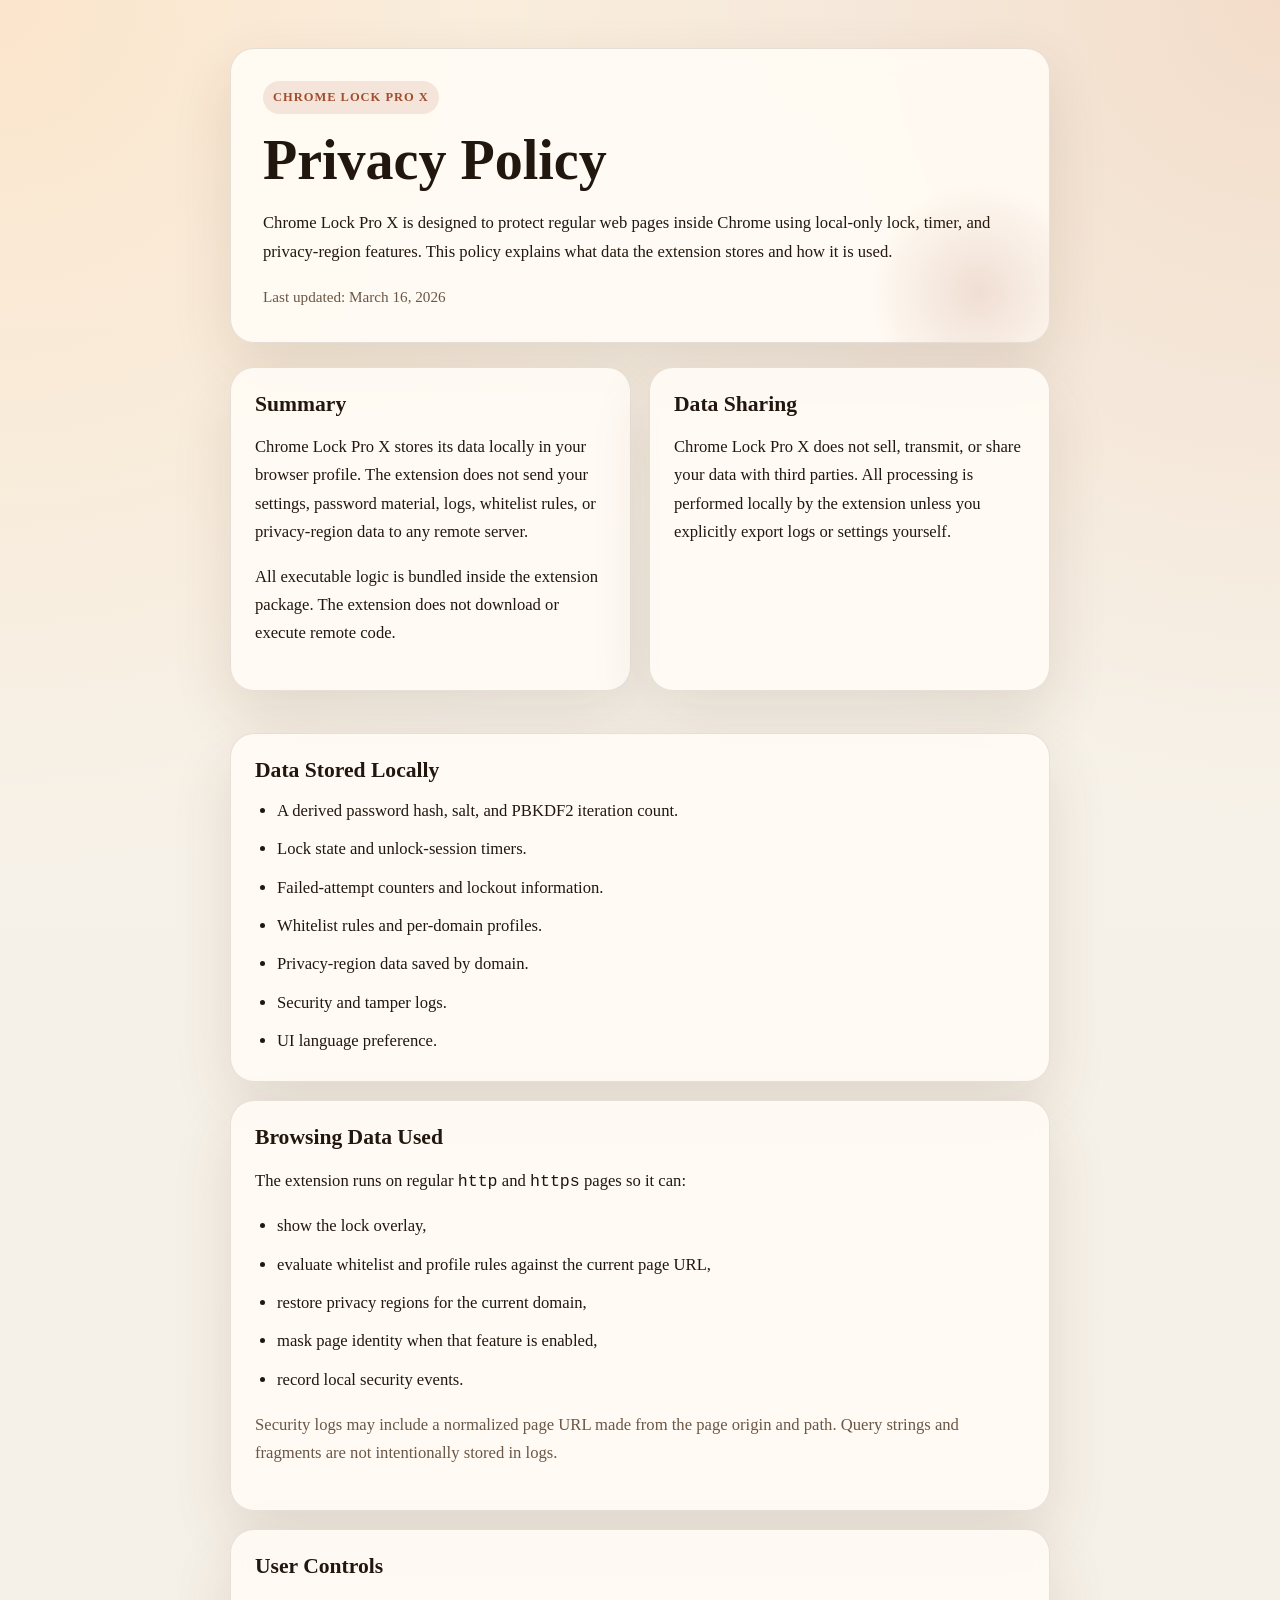
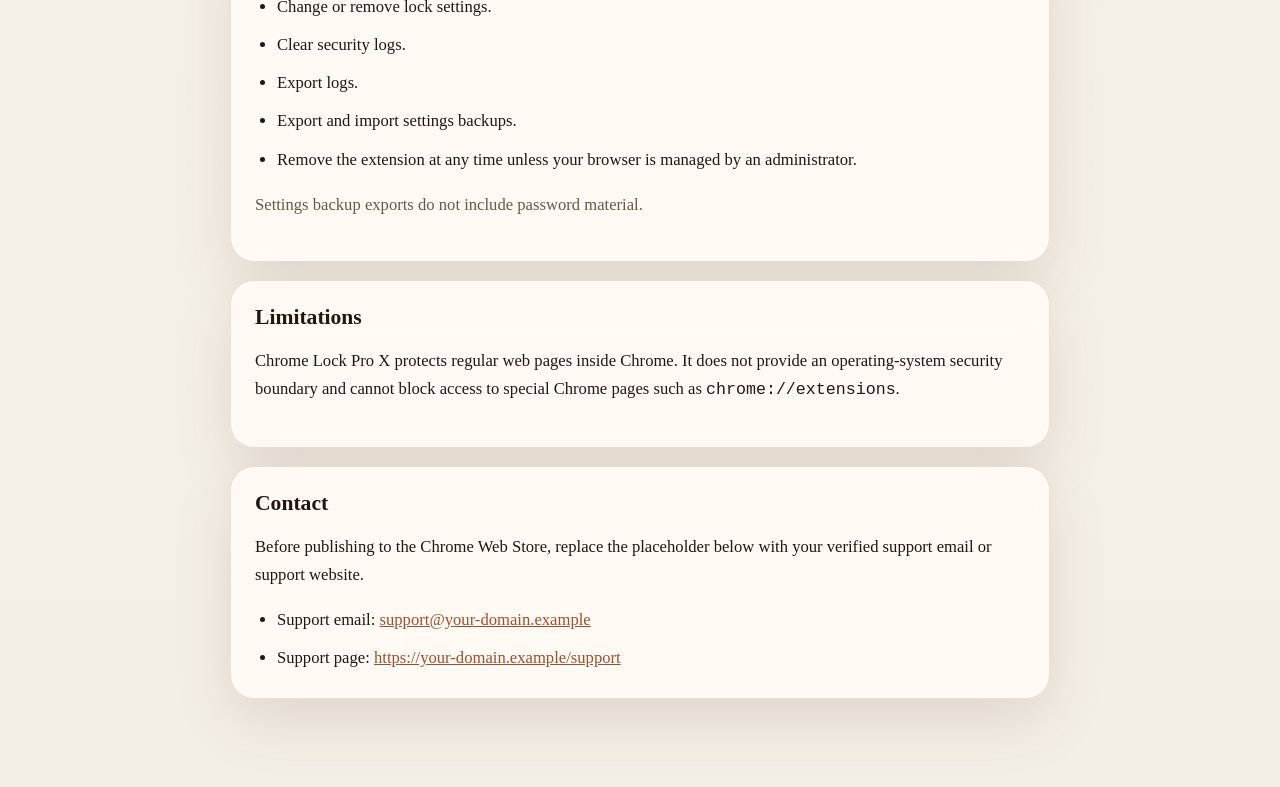
==== docs/index.html @ 7506a2c6 "add policy" ====
<!doctype html>
<html lang="en">
<head>
  <meta charset="UTF-8" />
  <meta name="viewport" content="width=device-width, initial-scale=1.0" />
  <title>Chrome Lock Pro X Privacy Policy</title>
  <meta
    name="description"
    content="Privacy Policy for Chrome Lock Pro X, a Chrome extension that locks regular web pages with local-only protection features."
  />
  <style>
    :root {
      color-scheme: light;
      --bg: #f4efe6;
      --panel: rgba(255, 251, 245, 0.92);
      --panel-border: rgba(59, 39, 20, 0.12);
      --text: #22170f;
      --muted: #6b5746;
      --accent: #a24d2d;
      --accent-soft: rgba(162, 77, 45, 0.12);
      --shadow: 0 24px 60px rgba(70, 42, 18, 0.12);
      --max-width: 860px;
    }

    * {
      box-sizing: border-box;
    }

    body {
      margin: 0;
      font-family: Georgia, "Times New Roman", serif;
      color: var(--text);
      background:
        radial-gradient(circle at top left, rgba(255, 213, 167, 0.45), transparent 32%),
        radial-gradient(circle at top right, rgba(230, 164, 118, 0.28), transparent 30%),
        linear-gradient(180deg, #f8f3ea 0%, var(--bg) 100%);
      line-height: 1.7;
    }

    main {
      max-width: var(--max-width);
      margin: 0 auto;
      padding: 48px 20px 72px;
    }

    .hero,
    .section {
      background: var(--panel);
      border: 1px solid var(--panel-border);
      border-radius: 24px;
      box-shadow: var(--shadow);
      backdrop-filter: blur(10px);
    }

    .hero {
      padding: 32px;
      margin-bottom: 24px;
      position: relative;
      overflow: hidden;
    }

    .hero::after {
      content: "";
      position: absolute;
      inset: auto -40px -60px auto;
      width: 220px;
      height: 220px;
      border-radius: 50%;
      background: radial-gradient(circle, rgba(162, 77, 45, 0.16), transparent 70%);
      pointer-events: none;
    }

    .eyebrow {
      display: inline-block;
      margin-bottom: 14px;
      padding: 6px 10px;
      border-radius: 999px;
      background: var(--accent-soft);
      color: var(--accent);
      font-size: 0.78rem;
      font-weight: 700;
      letter-spacing: 0.08em;
      text-transform: uppercase;
    }

    h1,
    h2 {
      margin: 0;
      line-height: 1.15;
      font-weight: 700;
    }

    h1 {
      font-size: clamp(2.1rem, 5vw, 3.5rem);
      margin-bottom: 12px;
    }

    h2 {
      font-size: 1.35rem;
      margin-bottom: 14px;
    }

    p,
    li {
      font-size: 1.04rem;
    }

    .meta {
      margin-top: 18px;
      color: var(--muted);
      font-size: 0.95rem;
    }

    .grid {
      display: grid;
      grid-template-columns: repeat(auto-fit, minmax(260px, 1fr));
      gap: 18px;
      margin-bottom: 24px;
    }

    .section {
      padding: 24px 24px 26px;
      margin-bottom: 18px;
    }

    ul {
      margin: 0;
      padding-left: 22px;
    }

    li + li {
      margin-top: 10px;
    }

    a {
      color: var(--accent);
    }

    .note {
      color: var(--muted);
    }

    @media (max-width: 640px) {
      main {
        padding: 24px 14px 40px;
      }

      .hero,
      .section {
        border-radius: 18px;
      }

      .hero {
        padding: 24px 18px;
      }

      .section {
        padding: 18px;
      }
    }
  </style>
</head>
<body>
  <main>
    <section class="hero">
      <div class="eyebrow">Chrome Lock Pro X</div>
      <h1>Privacy Policy</h1>
      <p>
        Chrome Lock Pro X is designed to protect regular web pages inside Chrome using local-only lock,
        timer, and privacy-region features. This policy explains what data the extension stores and how it is used.
      </p>
      <div class="meta">Last updated: March 16, 2026</div>
    </section>

    <div class="grid">
      <section class="section">
        <h2>Summary</h2>
        <p>
          Chrome Lock Pro X stores its data locally in your browser profile. The extension does not send your
          settings, password material, logs, whitelist rules, or privacy-region data to any remote server.
        </p>
        <p>
          All executable logic is bundled inside the extension package. The extension does not download or execute
          remote code.
        </p>
      </section>

      <section class="section">
        <h2>Data Sharing</h2>
        <p>
          Chrome Lock Pro X does not sell, transmit, or share your data with third parties. All processing is
          performed locally by the extension unless you explicitly export logs or settings yourself.
        </p>
      </section>
    </div>

    <section class="section">
      <h2>Data Stored Locally</h2>
      <ul>
        <li>A derived password hash, salt, and PBKDF2 iteration count.</li>
        <li>Lock state and unlock-session timers.</li>
        <li>Failed-attempt counters and lockout information.</li>
        <li>Whitelist rules and per-domain profiles.</li>
        <li>Privacy-region data saved by domain.</li>
        <li>Security and tamper logs.</li>
        <li>UI language preference.</li>
      </ul>
    </section>

    <section class="section">
      <h2>Browsing Data Used</h2>
      <p>The extension runs on regular <code>http</code> and <code>https</code> pages so it can:</p>
      <ul>
        <li>show the lock overlay,</li>
        <li>evaluate whitelist and profile rules against the current page URL,</li>
        <li>restore privacy regions for the current domain,</li>
        <li>mask page identity when that feature is enabled,</li>
        <li>record local security events.</li>
      </ul>
      <p class="note">
        Security logs may include a normalized page URL made from the page origin and path. Query strings and
        fragments are not intentionally stored in logs.
      </p>
    </section>

    <section class="section">
      <h2>User Controls</h2>
      <ul>
        <li>Change or remove lock settings.</li>
        <li>Clear security logs.</li>
        <li>Export logs.</li>
        <li>Export and import settings backups.</li>
        <li>Remove the extension at any time unless your browser is managed by an administrator.</li>
      </ul>
      <p class="note">Settings backup exports do not include password material.</p>
    </section>

    <section class="section">
      <h2>Limitations</h2>
      <p>
        Chrome Lock Pro X protects regular web pages inside Chrome. It does not provide an operating-system security
        boundary and cannot block access to special Chrome pages such as <code>chrome://extensions</code>.
      </p>
    </section>

    <section class="section">
      <h2>Contact</h2>
      <p>
        Before publishing to the Chrome Web Store, replace the placeholder below with your verified support email
        or support website.
      </p>
      <ul>
        <li>Support email: <a href="mailto:support@your-domain.example">support@your-domain.example</a></li>
        <li>Support page: <a href="https://your-domain.example/support">https://your-domain.example/support</a></li>
      </ul>
    </section>
  </main>
</body>
</html>
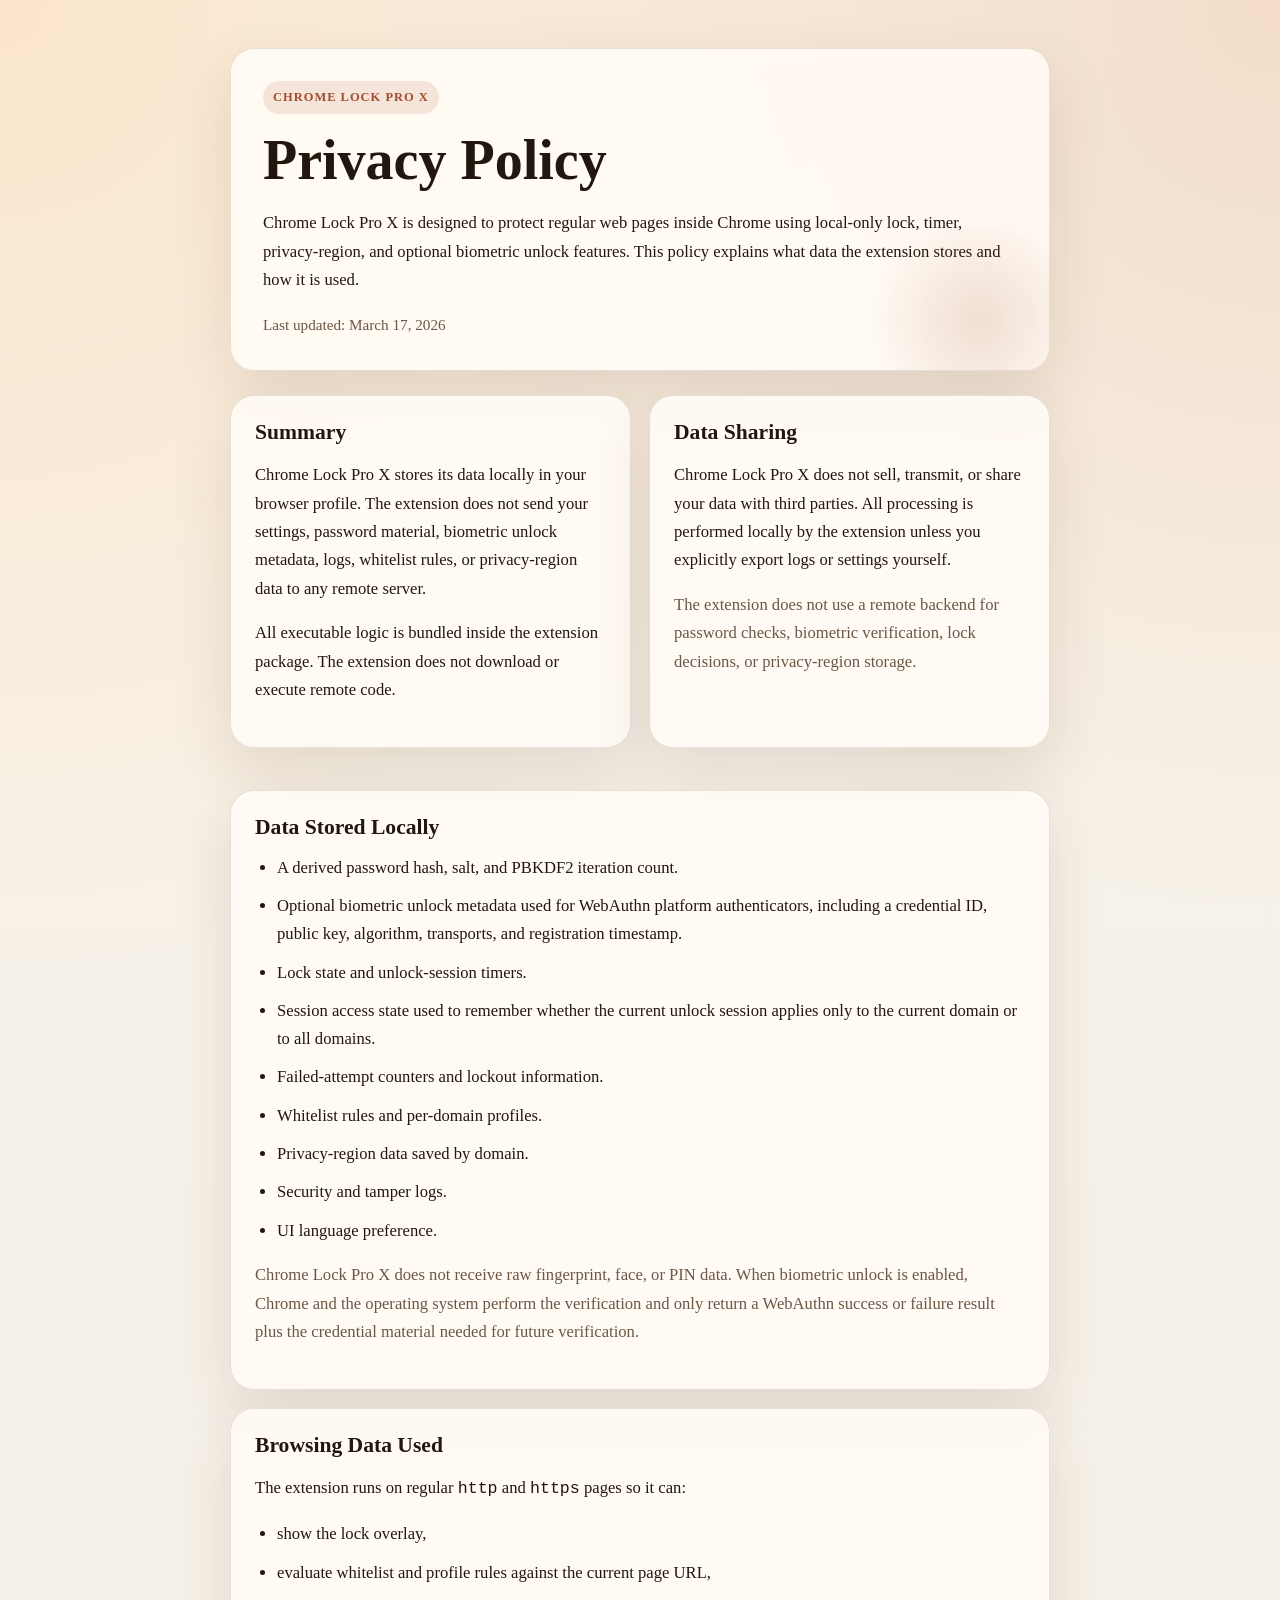
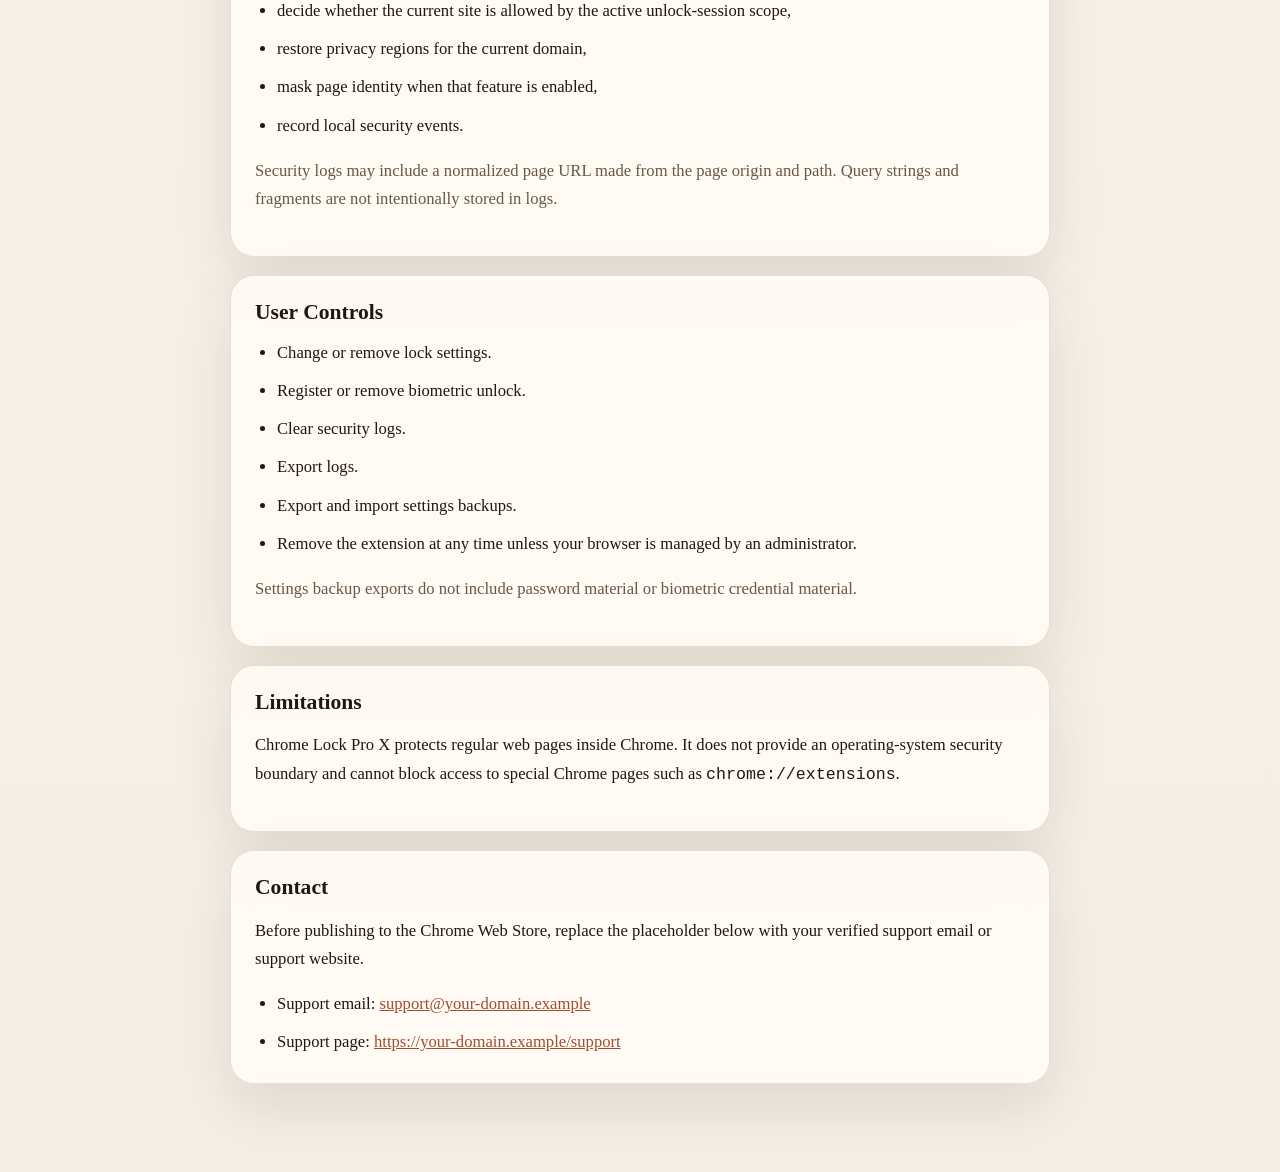
==== commit 6770e25e: "add readme" ====
--- a/docs/index.html
+++ b/docs/index.html
@@ -167,9 +167,10 @@
       <h1>Privacy Policy</h1>
       <p>
         Chrome Lock Pro X is designed to protect regular web pages inside Chrome using local-only lock,
-        timer, and privacy-region features. This policy explains what data the extension stores and how it is used.
-      </p>
-      <div class="meta">Last updated: March 16, 2026</div>
+        timer, privacy-region, and optional biometric unlock features. This policy explains what data the
+        extension stores and how it is used.
+      </p>
+      <div class="meta">Last updated: March 17, 2026</div>
     </section>
 
     <div class="grid">
@@ -177,7 +178,8 @@
         <h2>Summary</h2>
         <p>
           Chrome Lock Pro X stores its data locally in your browser profile. The extension does not send your
-          settings, password material, logs, whitelist rules, or privacy-region data to any remote server.
+          settings, password material, biometric unlock metadata, logs, whitelist rules, or privacy-region
+          data to any remote server.
         </p>
         <p>
           All executable logic is bundled inside the extension package. The extension does not download or execute
@@ -191,6 +193,10 @@
           Chrome Lock Pro X does not sell, transmit, or share your data with third parties. All processing is
           performed locally by the extension unless you explicitly export logs or settings yourself.
         </p>
+        <p class="note">
+          The extension does not use a remote backend for password checks, biometric verification, lock decisions,
+          or privacy-region storage.
+        </p>
       </section>
     </div>
 
@@ -198,13 +204,26 @@
       <h2>Data Stored Locally</h2>
       <ul>
         <li>A derived password hash, salt, and PBKDF2 iteration count.</li>
+        <li>
+          Optional biometric unlock metadata used for WebAuthn platform authenticators, including a credential ID,
+          public key, algorithm, transports, and registration timestamp.
+        </li>
         <li>Lock state and unlock-session timers.</li>
+        <li>
+          Session access state used to remember whether the current unlock session applies only to the current
+          domain or to all domains.
+        </li>
         <li>Failed-attempt counters and lockout information.</li>
         <li>Whitelist rules and per-domain profiles.</li>
         <li>Privacy-region data saved by domain.</li>
         <li>Security and tamper logs.</li>
         <li>UI language preference.</li>
       </ul>
+      <p class="note">
+        Chrome Lock Pro X does not receive raw fingerprint, face, or PIN data. When biometric unlock is enabled,
+        Chrome and the operating system perform the verification and only return a WebAuthn success or failure
+        result plus the credential material needed for future verification.
+      </p>
     </section>
 
     <section class="section">
@@ -213,6 +232,7 @@
       <ul>
         <li>show the lock overlay,</li>
         <li>evaluate whitelist and profile rules against the current page URL,</li>
+        <li>decide whether the current site is allowed by the active unlock-session scope,</li>
         <li>restore privacy regions for the current domain,</li>
         <li>mask page identity when that feature is enabled,</li>
         <li>record local security events.</li>
@@ -227,12 +247,13 @@
       <h2>User Controls</h2>
       <ul>
         <li>Change or remove lock settings.</li>
+        <li>Register or remove biometric unlock.</li>
         <li>Clear security logs.</li>
         <li>Export logs.</li>
         <li>Export and import settings backups.</li>
         <li>Remove the extension at any time unless your browser is managed by an administrator.</li>
       </ul>
-      <p class="note">Settings backup exports do not include password material.</p>
+      <p class="note">Settings backup exports do not include password material or biometric credential material.</p>
     </section>
 
     <section class="section">
